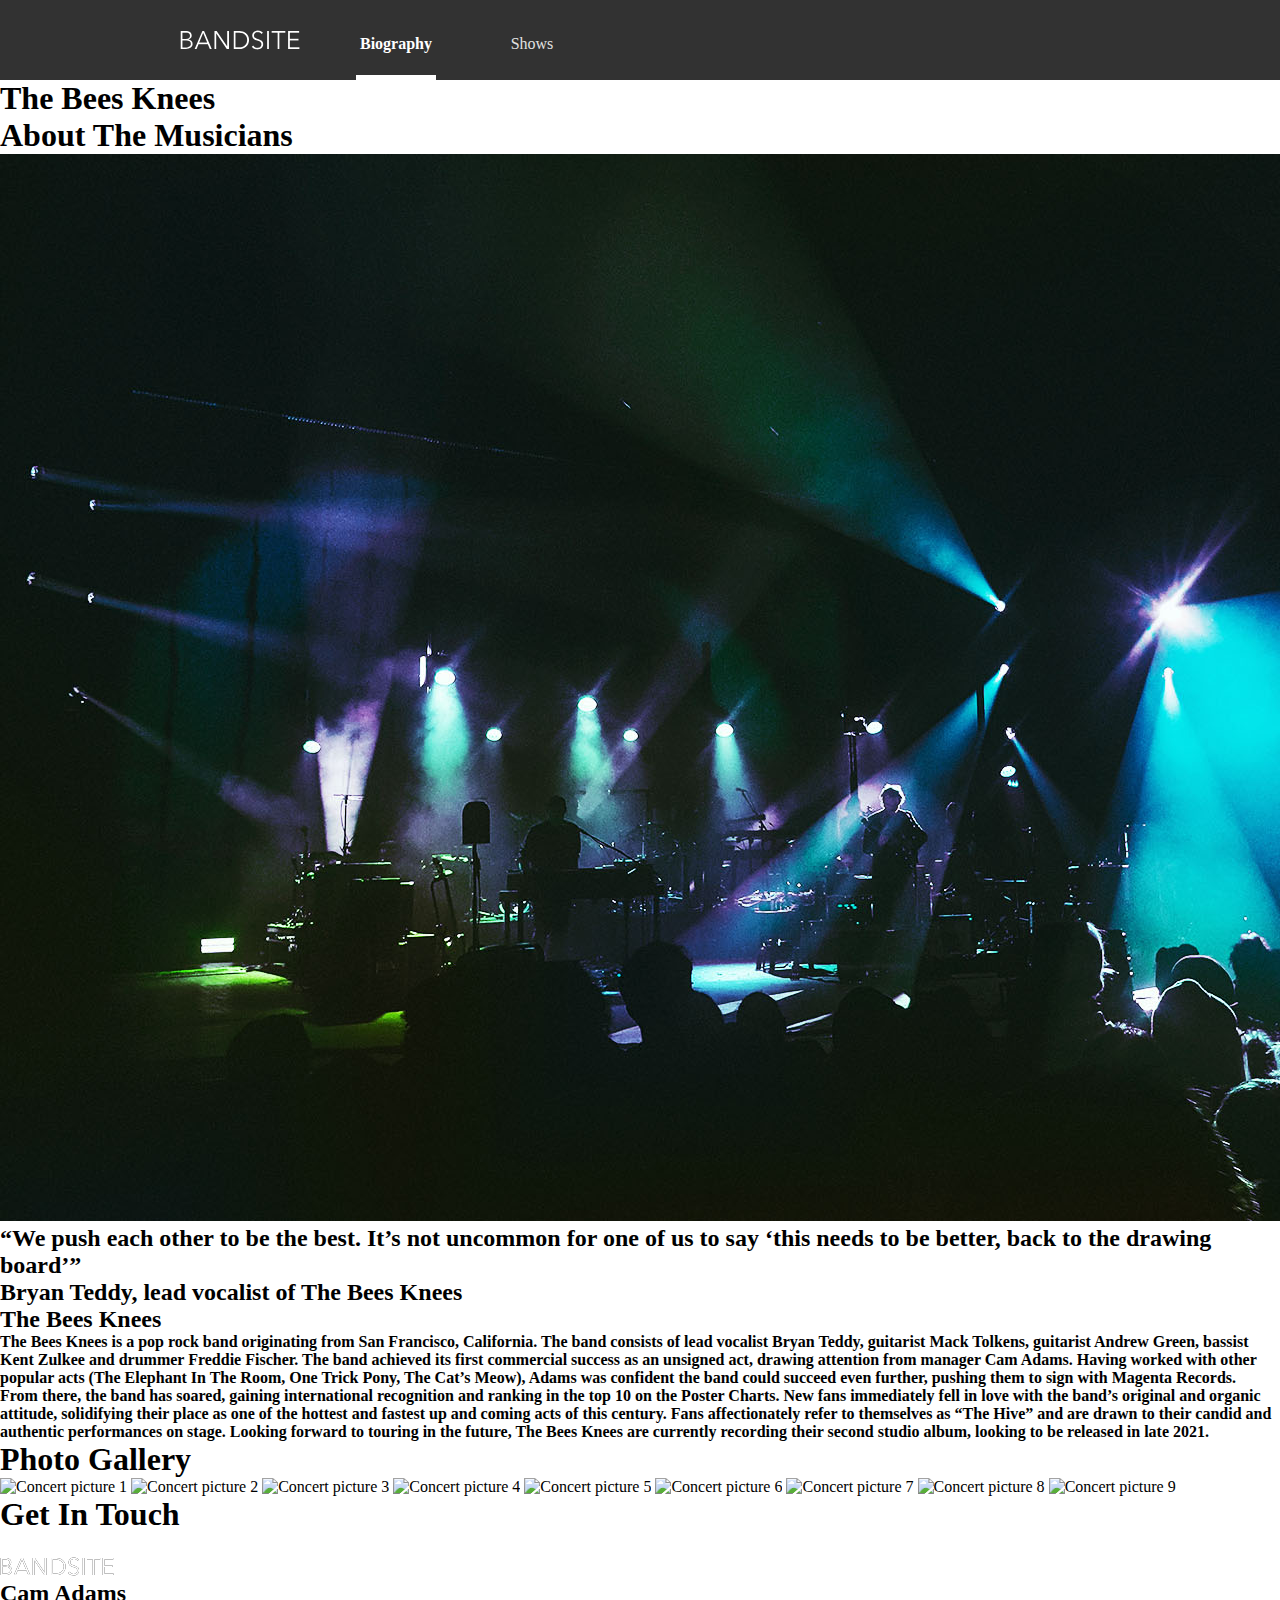
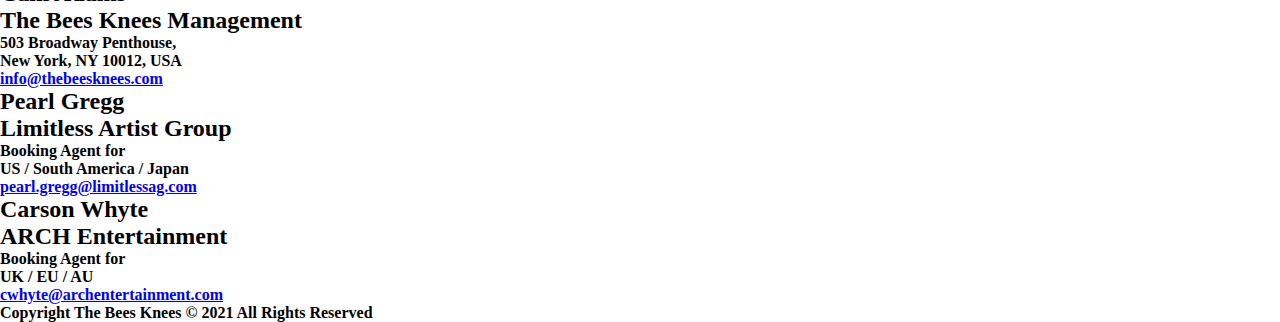
==== Yana-Mayzenger-BandSite/index.html @ 80d82866 "HTML+folders+completed Navbar" ====
<!DOCTYPE html>
<html lang="en">
  <head>
    <meta charset="UTF-8" />
    <meta name="viewport" content="width=device-width, initial-scale=1" />
    <link rel="stylesheet" href="./Styles/bio.css" />
    <title>Bandsite</title>
  </head>
  <body>
    <!-- navbar-section -->
    <header class="header">
      <nav class="header__nav">
        <a href="index.html" class="header__nav-logo-container">
          <img
            class="header__nav-image"
            src="./Assets/Logo/Logo-bandsite.svg"
            alt="band logo"
          />
        </a>
        <ul class="header__nav-menu">
          <li class="header__nav-menu-item">
            <a
              class="header__nav-menu-item-link"
              id="active"
              href="./index.html"
              >Biography</a
            >
          </li>
          <li class="header__nav-menu-item">
            <a class="header__nav-menu-item-link">Shows</a>
          </li>
        </ul>
      </nav>
    </header>
    <!-- hero-section -->
    <section class="hero">
      <div class="hero__opacity">
        <h1 class="hero__title">The Bees Knees</h1>
      </div>
    </section>
    <!-- about-section -->
    <article class="about">
      <section class="about__intro">
        <h1 class="about__intro-title">About The Musicians</h1>
        <img
          class="about__intro-image"
          src="./Assets/Images/band.jpg"
          alt="band concert"
        />
        <h2 class="about__intro-quote">
          “We push each other to be the best. It’s not uncommon for one of us to
          say ‘this needs to be better, back to the drawing board’”
        </h2>
        <h2 class="about__intro-quote-person">
          Bryan Teddy, lead vocalist of The Bees Knees
        </h2>
      </section>
      <section class="about__bio">
        <h2 class="about__bio-names">The Bees Knees</h2>
        <div class="about__bio-container-main">
          <h4 class="about__bio-main">
            The Bees Knees is a pop rock band originating from San Francisco,
            California. The band consists of lead vocalist Bryan Teddy,
            guitarist Mack Tolkens, guitarist Andrew Green, bassist Kent Zulkee
            and drummer Freddie Fischer. The band achieved its first commercial
            success as an unsigned act, drawing attention from manager Cam
            Adams. Having worked with other popular acts (The Elephant In The
            Room, One Trick Pony, The Cat’s Meow), Adams was confident the band
            could succeed even further, pushing them to sign with Magenta
            Records.
          </h4>
          <h4 class="about__bio-main" id="main-bot">
            From there, the band has soared, gaining international recognition
            and ranking in the top 10 on the Poster Charts. New fans immediately
            fell in love with the band’s original and organic attitude,
            solidifying their place as one of the hottest and fastest up and
            coming acts of this century. Fans affectionately refer to themselves
            as “The Hive” and are drawn to their candid and authentic
            performances on stage. Looking forward to touring in the future, The
            Bees Knees are currently recording their second studio album,
            looking to be released in late 2021.
          </h4>
        </div>
      </section>
    </article>
    <!-- gallery-section -->
    <section class="gallery">
      <h1 class="gallery__title">Photo Gallery</h1>
      <div class="gallery__images">
        <img
          class="gallery__images-item"
          src="./assets/Images/Photo-gallery-1.jpg"
          alt="Concert picture 1"
        />
        <img
          class="gallery__images-item"
          src="./assets/Images/Photo-gallery-2.jpg"
          alt="Concert picture 2"
        />
        <img
          class="gallery__images-item"
          src="./assets/Images/Photo-gallery-3.jpg"
          alt="Concert picture 3"
        />
        <img
          class="gallery__images-item"
          src="./assets/Images/Photo-gallery-4.jpg"
          alt="Concert picture 4"
        />
        <img
          class="gallery__images-item"
          src="./assets/Images/Photo-gallery-5.jpg"
          alt="Concert picture 5"
        />
        <img
          class="gallery__images-item"
          src="./assets/Images/Photo-gallery-6.jpg"
          alt="Concert picture 6"
        />
        <img
          class="gallery__images-item"
          src="./assets/Images/Photo-gallery-7.jpg"
          alt="Concert picture 7"
        />
        <img
          class="gallery__images-item"
          src="./assets/Images/Photo-gallery-8.jpg"
          alt="Concert picture 8"
        />
        <img
          class="gallery__images-item"
          src="./assets/Images/Photo-gallery-9.jpg"
          alt="Concert picture 9"
        />
      </div>
    </section>
    <!-- footer-section -->
    <footer class="footer">
        <div class="footer__main">
            <h1 class="footer__title">Get In Touch</h1>
            <div class="footer__social">
                <a class="footer__social-link" href="https://www.instagram.com"><img src="./Assets/Icons/SVG/Icon-instagram.svg" alt="Instagram"></a>
                <a class="footer__social-link" href="https://www.facebook.com"><img src="./Assets/Icons/SVG/Icon-facebook.svg" alt="Facebook"></a>
                <a class="footer__social-link" href="https://www.twitter.com"><img src="./Assets/Icons/SVG/Icon-twitter.svg" alt="Twitter"></a>
            </div>
            <a href="./index.html"><img class="footer__logo" src="./Assets/Logo/Logo-bandsite.svg" alt="Bandsite Logo"></a>
        </div>
        <section class="footer__contact-container">
            <div class="footer__contact">
                <h2 class="footer__contact-name">Cam Adams</br>The Bees Knees Management</h2>
                <h4 class="footer__contact-location">503 Broadway Penthouse,</br>New York, NY 10012, USA</h4>
                <a class="footer__contact-link" href="mailto:info@thebeesknees.com"><h4 class="footer__contact-link">info@thebeesknees.com</h4></a>
            </div>
            <div class="footer__contact">
                <h2 class="footer__contact-name">Pearl Gregg</br>Limitless Artist Group</h2>
                <h4 class="footer__contact-location">Booking Agent for</br>US / South America / Japan</h4>
                <a class="footer__contact-link" href="mailto:pearl.gregg@limitlessag.com"><h4 class="footer__contact-link">pearl.gregg@limitlessag.com</h4></a>
            </div>
            <div class="footer__contact">
                <h2 class="footer__contact-name">Carson Whyte</br>ARCH Entertainment </h2>
                <h4 class="footer__contact-location">Booking Agent for</br>UK / EU / AU</h4>
                <a class="footer__contact-link" href="mailto:cwhyte@archentertainment.com"><h4 class="footer__contact-link">cwhyte@archentertainment.com</h4></a>
            </div>
        </section>
        <h4 class="footer__copyright">Copyright The Bees Knees © 2021 All Rights Reserved</h4>
    </footer>
  </body>
</html>
---- Yana-Mayzenger-BandSite/Styles/bio.css ----
* {
  margin: 0;
  padding: 0;
}

html,
body {
  box-sizing: border-box;
  margin: 0;
  padding: 0;
}

/* media query for mobile*/
/* media query for tablet*/
/* media query desktops*/
@font-face {
  font-family: avenir-regular;
  src: url("../../Assets/Font/AvenirNextLTPro-Regular.otf");
}
@font-face {
  font-family: avenir-bold;
  src: url("../../Assets/Font/AvenirNextLTPro-Bold.otf");
}
@font-face {
  font-family: avenir-demi;
  src: url("../../Assets/Font/AvenirNextLTPro-Demi.otf");
}
.header__nav {
  font-family: "avenir-regular";
  display: flex;
  flex-direction: column;
  justify-content: center;
  align-items: center;
  width: 100%;
  height: 80px;
  background-color: #323232;
  color: #afafaf;
}
.header__nav-logo-container {
  margin-top: 1rem;
  display: flex;
  justify-content: center;
}
.header__nav-image {
  width: 7.5rem;
  margin-bottom: 0.5rem;
  max-width: 120px;
  max-height: 20px;
}
.header__nav-menu {
  display: flex;
  flex-direction: row;
  justify-content: space-around;
  list-style: none;
  margin-top: 0.5rem;
  width: 100%;
}
.header__nav-menu-item {
  width: 50vw;
  text-align: center;
  position: relative;
}
.header__nav-menu-item-link {
  text-decoration: none;
  display: block;
  padding-bottom: 0.44rem;
  color: #e1e1e1;
}
.header__nav-menu-item-link:hover {
  color: #ffffff;
}
.header__nav-menu-item-link:hover::before {
  content: "";
  position: absolute;
  width: 100%;
  border-bottom: 0.4125rem solid #ffffff;
  bottom: 0;
  left: 0;
}
.header__nav-menu-item #active {
  font-weight: bold;
  color: #ffffff;
  border-bottom: 0.4125rem solid #ffffff;
}

@media only screen and (min-width: 768px) {
  .header__nav {
    flex-direction: row;
  }
  .header__nav-logo-container {
    margin-top: 0;
  }
  .header__nav-image {
    width: 7.5rem;
    margin-bottom: 0rem;
    margin-left: 1.5rem;
  }
  .header__nav-menu {
    justify-content: left;
    align-items: center;
    margin-top: 0;
    height: 5rem;
  }
  .header__nav-menu-item {
    display: flex;
    align-items: center;
    text-align: center;
    width: 5rem;
    height: 5rem;
    margin-left: 3.5rem;
    border-bottom: unset;
  }
  .header__nav-menu-item-link {
    display: block;
    width: 5rem;
    margin-top: 0.7125rem;
    padding-bottom: 1.4rem;
    padding-top: 1.5rem;
    border-bottom: 0.4125rem solid transparent;
  }
}
@media only screen and (min-width: 1280px) {
  .header__nav-logo-container {
    margin-top: 0;
  }
  .header__nav-image {
    width: 7.5rem;
    margin-bottom: 0rem;
    margin-left: 11.25rem;
    margin-right: 1.75rem;
  }
  .header__nav-menu {
    justify-content: left;
    margin-top: 0;
  }
  .header__nav-menu-item {
    margin-left: 1.75rem;
    margin-right: 1.75rem;
    border-bottom: unset;
  }
  .header__nav-menu-item-link {
    border-bottom: 0.4125rem solid transparent;
  }
}
/* media query for mobile*/
/* media query for tablet*/
/* media query desktops*//*# sourceMappingURL=bio.css.map */
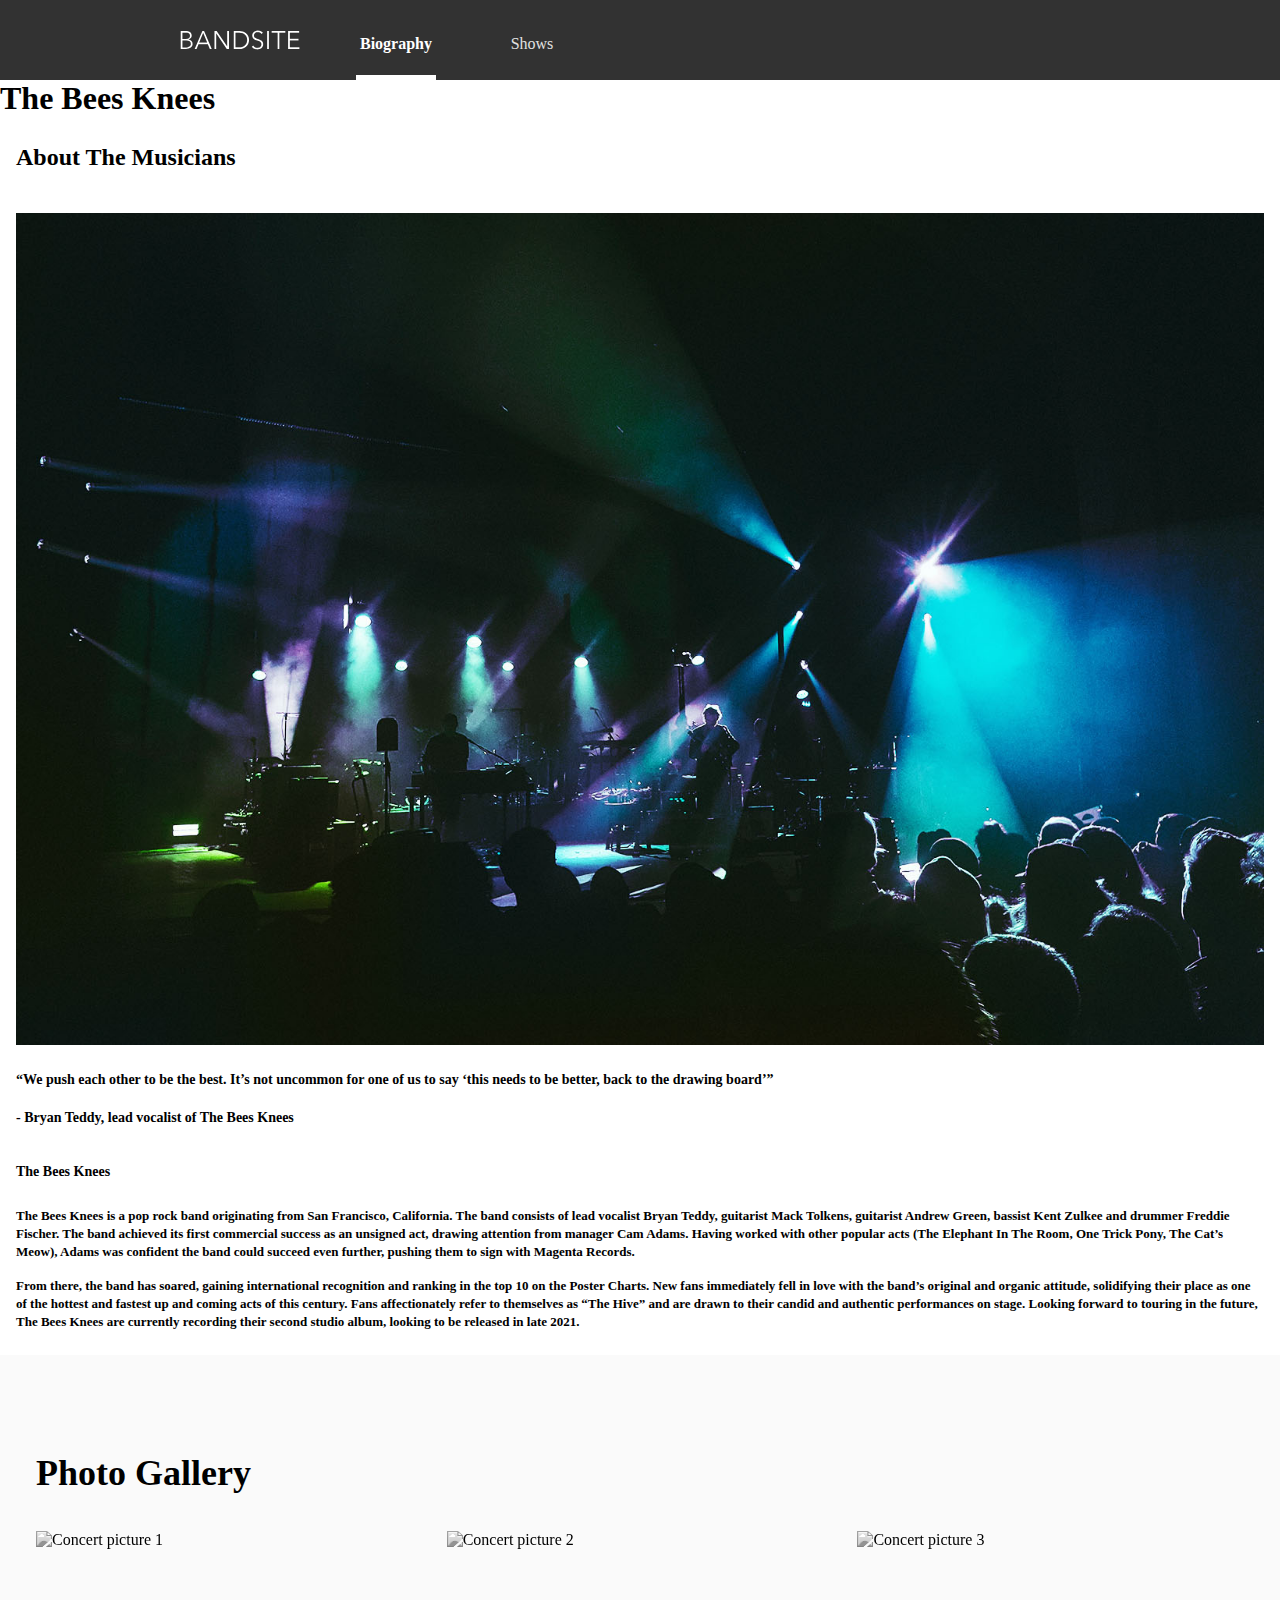
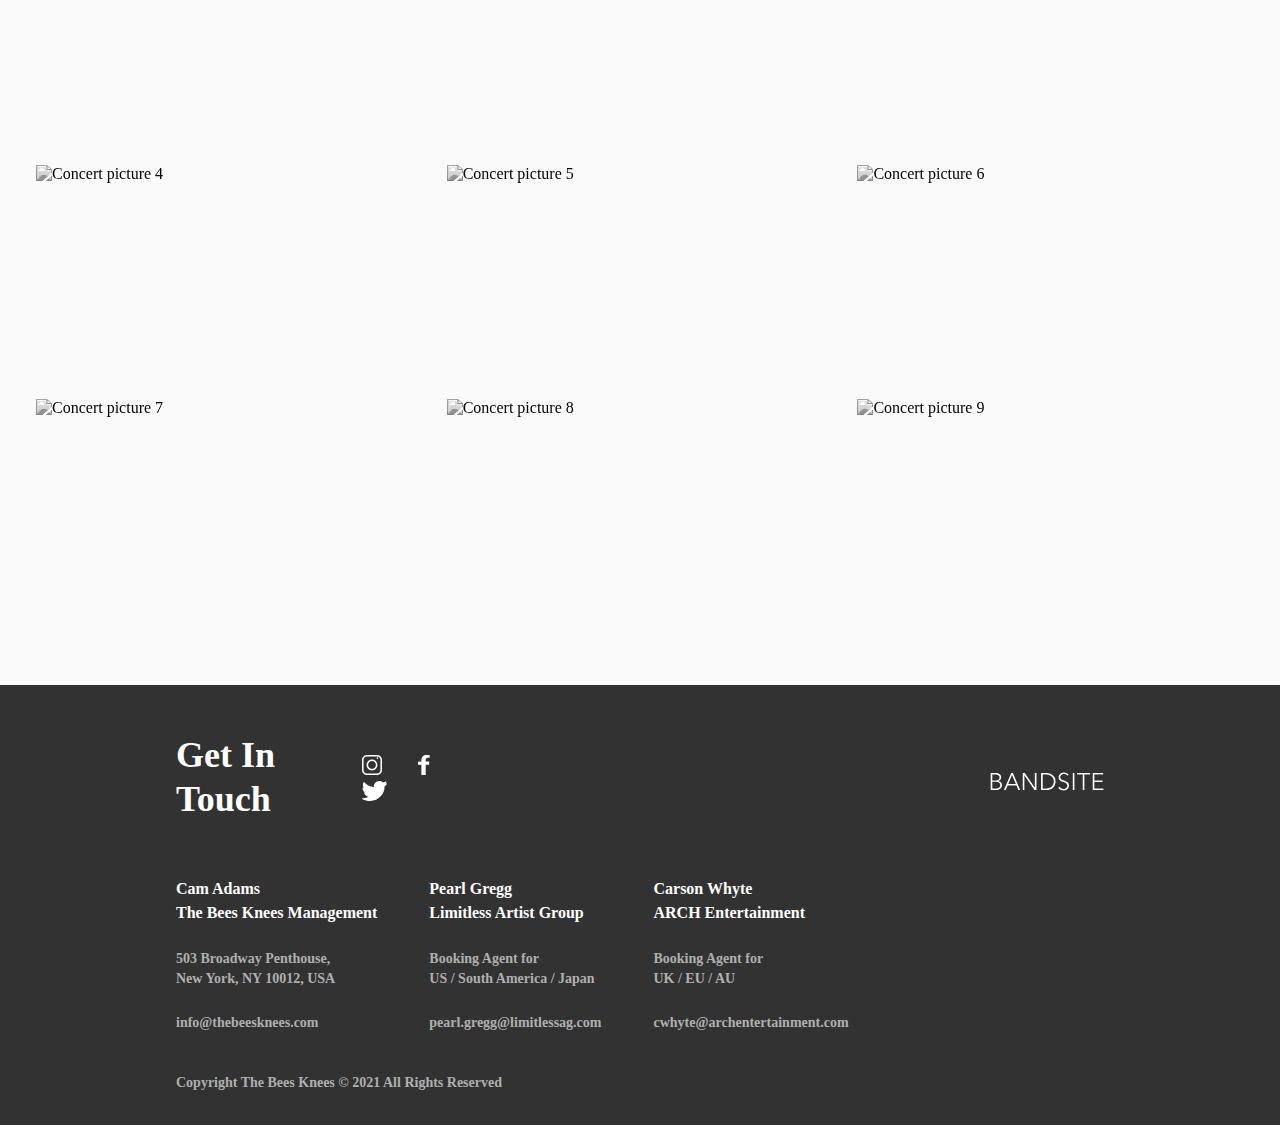
==== commit d7e0bcf9: "Updated Gallery+ about+html" ====
--- a/Yana-Mayzenger-BandSite/index.html
+++ b/Yana-Mayzenger-BandSite/index.html
@@ -52,13 +52,13 @@
           say ‘this needs to be better, back to the drawing board’”
         </h2>
         <h2 class="about__intro-quote-person">
-          Bryan Teddy, lead vocalist of The Bees Knees
+          - Bryan Teddy, lead vocalist of The Bees Knees
         </h2>
       </section>
       <section class="about__bio">
-        <h2 class="about__bio-names">The Bees Knees</h2>
-        <div class="about__bio-container-main">
-          <h4 class="about__bio-main">
+        <h2 class="about__bio-name">The Bees Knees</h2>
+        <div class="about__bio-container">
+          <h4 class="about__bio-container--one">
             The Bees Knees is a pop rock band originating from San Francisco,
             California. The band consists of lead vocalist Bryan Teddy,
             guitarist Mack Tolkens, guitarist Andrew Green, bassist Kent Zulkee
@@ -69,7 +69,7 @@
             could succeed even further, pushing them to sign with Magenta
             Records.
           </h4>
-          <h4 class="about__bio-main" id="main-bot">
+          <h4 class="about__bio-container--two">
             From there, the band has soared, gaining international recognition
             and ranking in the top 10 on the Poster Charts. New fans immediately
             fell in love with the band’s original and organic attitude,
--- a/Yana-Mayzenger-BandSite/Styles/bio.css
+++ b/Yana-Mayzenger-BandSite/Styles/bio.css
@@ -8,6 +8,67 @@
   box-sizing: border-box;
   margin: 0;
   padding: 0;
+}
+
+.about {
+  margin: 0 1rem;
+}
+.about__intro {
+  display: flex;
+  flex-direction: column;
+  align-items: flex-start;
+}
+.about__intro-title {
+  font-family: "avenir-bold";
+  font-size: 1.5rem;
+  font-weight: 700;
+  line-height: 2rem;
+  margin-top: 1.5rem;
+  margin-bottom: 1rem;
+}
+.about__intro-image {
+  height: 100%;
+  width: 100%;
+  margin: 1.5rem 0;
+  -o-object-fit: cover;
+     object-fit: cover;
+}
+.about__intro-quote {
+  font-family: "avenir-demi";
+  font-size: 0.875rem;
+  line-height: 1.375rem;
+  padding-bottom: 1rem;
+  font-weight: 600;
+}
+.about__intro-quote-person {
+  padding-bottom: 2rem;
+  font-family: "avenir-demi";
+  font-size: 0.875rem;
+  line-height: 1.375rem;
+  font-weight: 600;
+}
+.about__bio {
+  display: flex;
+  flex-direction: column;
+  align-items: flex-start;
+}
+.about__bio-name {
+  font-family: "avenir-bold";
+  font-size: 0.875rem;
+  line-height: 1.375rem;
+  margin: 0 0 1.5rem 0;
+}
+.about__bio-container--one {
+  font-family: avenir-regular;
+  font-size: 0.8125rem;
+  line-height: 1.125rem;
+  margin: 0 0 1rem 0;
+}
+.about__bio-container--two {
+  font-family: avenir-regular;
+  font-size: 0.8125rem;
+  line-height: 1.125rem;
+  margin: 0 0 1.5rem 0;
 }
 
 /* media query for mobile*/
@@ -16,14 +77,112 @@
 @font-face {
   font-family: avenir-regular;
   src: url("../../Assets/Font/AvenirNextLTPro-Regular.otf");
+  font-weight: 400;
+}
+@font-face {
+  font-family: avenir-demi;
+  src: url("../../Assets/Font/AvenirNextLTPro-Demi.otf");
+  font-weight: 600;
 }
 @font-face {
   font-family: avenir-bold;
   src: url("../../Assets/Font/AvenirNextLTPro-Bold.otf");
-}
-@font-face {
-  font-family: avenir-demi;
-  src: url("../../Assets/Font/AvenirNextLTPro-Demi.otf");
+  font-weight: 700;
+}
+.footer {
+  background-color: #323232;
+  color: #ffffff;
+  padding: 0 1rem;
+  font-family: "avenir-regular";
+  font-size: 0.8125rem;
+  line-height: 1.125rem;
+}
+.footer__title {
+  font-family: "avenir-bold";
+  font-size: 1.5rem;
+  line-height: 2rem;
+  padding: 2rem 0 1.5rem 0;
+}
+.footer__social {
+  padding-bottom: 2rem;
+}
+.footer__social-link {
+  margin-right: 1.6rem;
+}
+.footer__logo {
+  display: none;
+}
+.footer__contact-name {
+  font-size: 0.875rem;
+  line-height: 1.375rem;
+  padding-bottom: 1.25rem;
+}
+.footer__contact-location, .footer__contact-link {
+  color: #afafaf;
+  text-decoration: none;
+  margin-bottom: 1.25rem;
+}
+.footer__copyright {
+  color: #afafaf;
+  padding-bottom: 2rem;
+}
+
+@media only screen and (min-width: 768px) {
+  .footer {
+    padding: 0 1.5rem;
+    font-size: 0.875rem;
+    line-height: 1.25rem;
+  }
+  .footer__main {
+    display: flex;
+    justify-content: space-between;
+    align-items: center;
+  }
+  .footer__title {
+    font-size: 2.25rem;
+    line-height: 2.75rem;
+    padding: 3rem 0 3.5rem 0;
+  }
+  .footer__social {
+    padding: 0 8rem 0 0;
+  }
+  .footer__social-link {
+    margin-right: 2rem;
+  }
+  .footer__logo {
+    display: inherit;
+    max-width: 120px;
+    max-height: 20px;
+  }
+  .footer__contact {
+    padding-right: 1.875rem;
+  }
+  .footer__contact-name {
+    font-size: 1rem;
+    line-height: 1.5rem;
+    padding-bottom: 1.5rem;
+  }
+  .footer__contact-container {
+    display: flex;
+    justify-content: left;
+  }
+  .footer__contact-location {
+    padding-bottom: 0.25rem;
+  }
+  .footer__contact-link {
+    margin-bottom: 2.5rem;
+  }
+}
+@media only screen and (min-width: 1280px) {
+  .footer {
+    padding: 0 11rem;
+  }
+  .footer__social {
+    padding-right: 30rem;
+  }
+  .footer__contact {
+    padding-right: 3.25rem;
+  }
 }
 .header__nav {
   font-family: "avenir-regular";
@@ -142,6 +301,77 @@
     border-bottom: 0.4125rem solid transparent;
   }
 }
+.gallery {
+  background-color: #fafafa;
+  padding: 1.5rem 1rem 1rem;
+}
+.gallery__title {
+  font-family: "avenir-bold";
+  font-size: 1.5rem;
+  line-height: 2rem;
+  margin: 0;
+}
+.gallery__images {
+  display: flex;
+  flex-direction: column;
+  padding-bottom: 1rem;
+}
+.gallery__images-item {
+  height: 50.625vw;
+  width: 100%;
+  padding: 0.5rem 0;
+  filter: grayscale(1);
+}
+.gallery__images-item:hover {
+  filter: none;
+}
+@media only screen and (min-width: 768px) {
+  .gallery {
+    padding: 3rem 2.25rem 2.25rem;
+  }
+  .gallery__title {
+    font-family: avenir-bold;
+    font-size: 2.25rem;
+    line-height: 2.75rem;
+    padding-top: 3rem;
+    padding-bottom: 2.25rem;
+  }
+  .gallery__images {
+    flex-direction: row;
+    flex-wrap: wrap;
+    justify-content: space-between;
+    align-items: center;
+  }
+  .gallery__images-item {
+    height: 16.40625vw;
+    width: calc(33% - 12px);
+    padding: 0 0 1.5rem 0;
+  }
+}
+@media only screen and (min-width: 1280px) {
+  .gallery {
+    padding: 3rem 2.25rem 2.25rem;
+  }
+  .gallery__title {
+    font-family: avenir-bold;
+    font-size: 2.25rem;
+    line-height: 2.75rem;
+    padding-top: 3rem;
+    padding-bottom: 2.25rem;
+  }
+  .gallery__images {
+    flex-direction: row;
+    flex-wrap: wrap;
+    justify-content: space-between;
+    align-items: center;
+  }
+  .gallery__images-item {
+    height: 16.40625vw;
+    width: calc(33% - 12px);
+    padding: 0 0 1.5rem 0;
+  }
+}
+
 /* media query for mobile*/
 /* media query for tablet*/
 /* media query desktops*//*# sourceMappingURL=bio.css.map */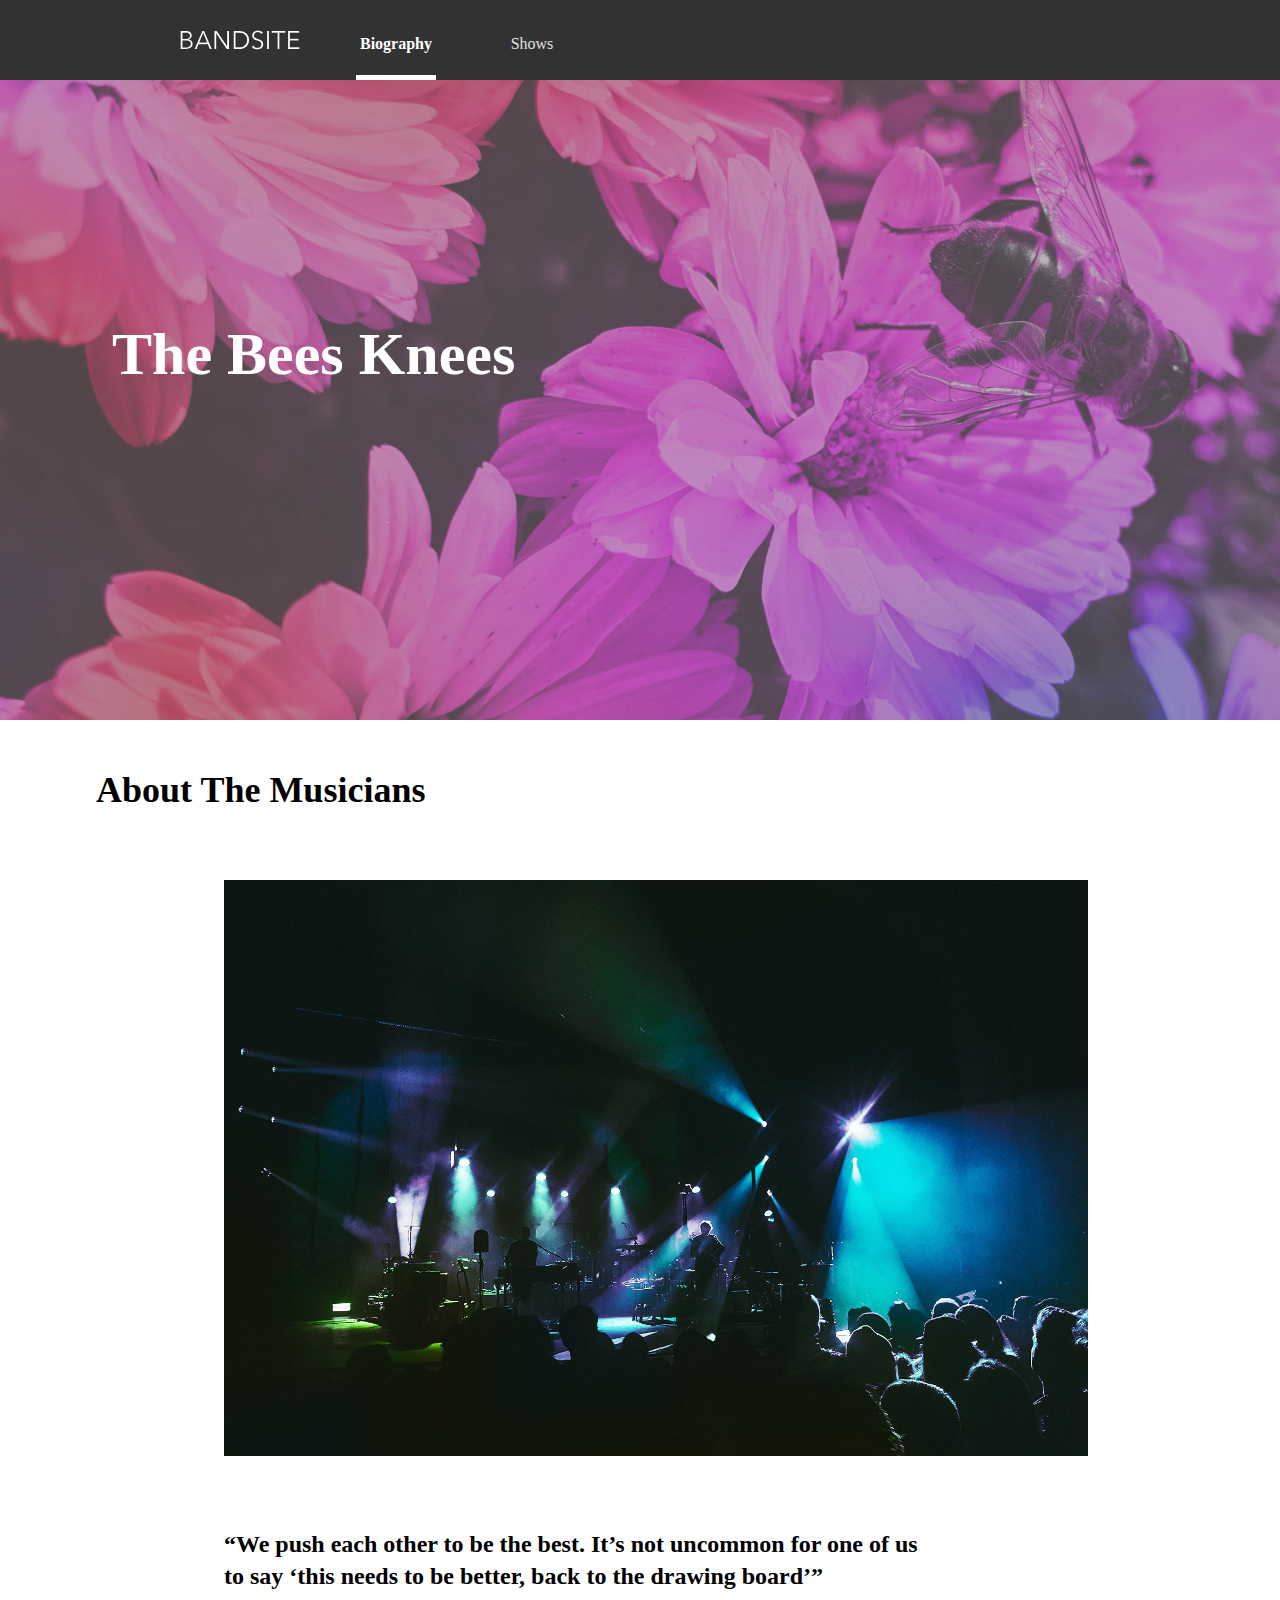
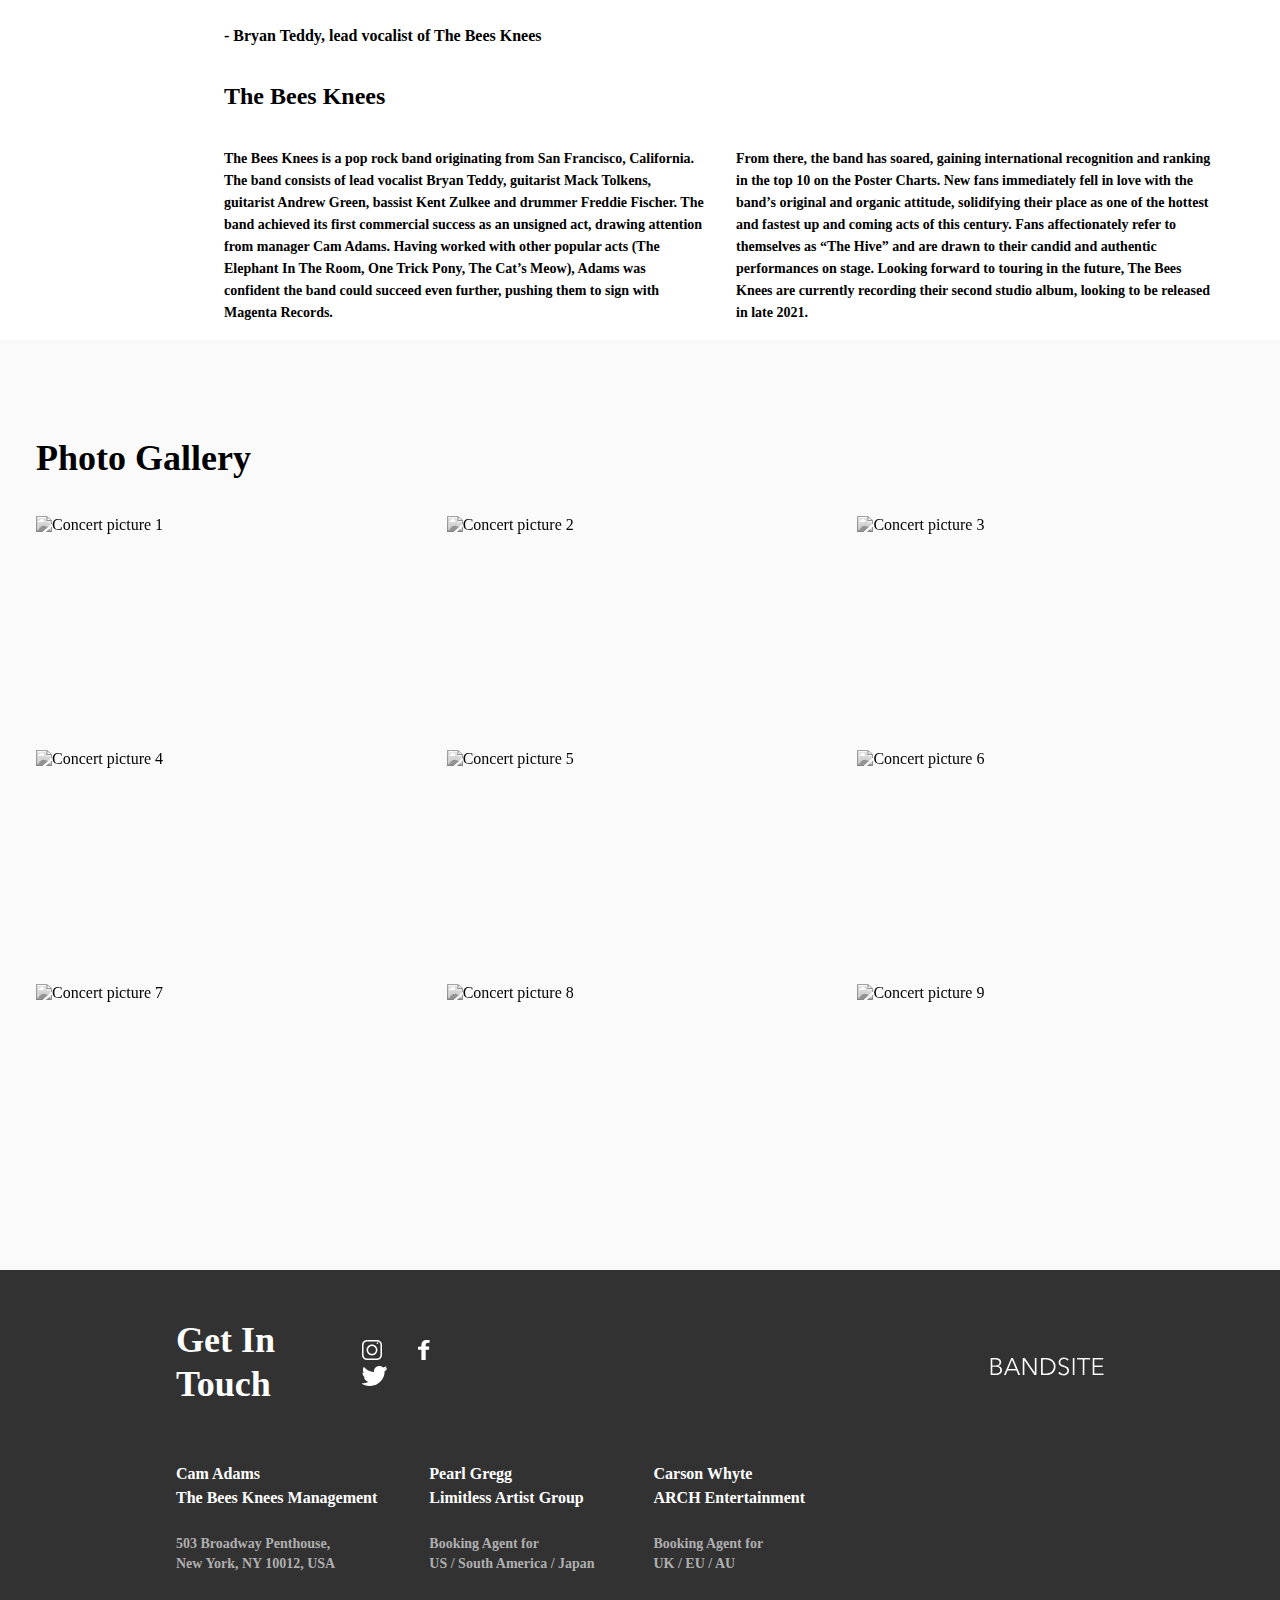
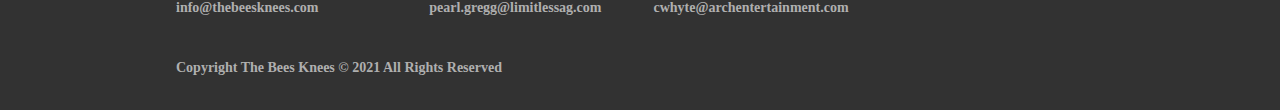
==== commit c436f77d: "Hero section" ====
--- a/Yana-Mayzenger-BandSite/index.html
+++ b/Yana-Mayzenger-BandSite/index.html
@@ -35,7 +35,8 @@
     <!-- hero-section -->
     <section class="hero">
       <div class="hero__opacity">
-        <h1 class="hero__title">The Bees Knees</h1>
+        <img class="hero_background" src="../Yana-Mayzenger-BandSite/Assets/Images/hero-bio.jpg" alt="hero image">
+        <div><h1 class="hero__title">The Bees Knees</h1></div>
       </div>
     </section>
     <!-- about-section -->
--- a/Yana-Mayzenger-BandSite/Styles/bio.css
+++ b/Yana-Mayzenger-BandSite/Styles/bio.css
@@ -1,3 +1,18 @@
+@font-face {
+  font-family: avenir;
+  src: url("../../Assets/Font/AvenirNextLTPro-Regular.otf");
+  font-weight: 400;
+}
+@font-face {
+  font-family: avenir;
+  src: url("../../Assets/Font/AvenirNextLTPro-Demi.otf");
+  font-weight: 600;
+}
+@font-face {
+  font-family: avenir;
+  src: url("../../Assets/Font/AvenirNextLTPro-Bold.otf");
+  font-weight: 700;
+}
 * {
   margin: 0;
   padding: 0;
@@ -10,182 +25,14 @@
   padding: 0;
 }
 
-.about {
-  margin: 0 1rem;
-}
-.about__intro {
-  display: flex;
-  flex-direction: column;
-  align-items: flex-start;
-}
-.about__intro-title {
-  font-family: "avenir-bold";
-  font-size: 1.5rem;
-  font-weight: 700;
-  line-height: 2rem;
-  margin-top: 1.5rem;
-  margin-bottom: 1rem;
-}
-.about__intro-image {
-  height: 100%;
-  width: 100%;
-  margin: 1.5rem 0;
-  -o-object-fit: cover;
-     object-fit: cover;
-}
-.about__intro-quote {
-  font-family: "avenir-demi";
-  font-size: 0.875rem;
-  line-height: 1.375rem;
-  padding-bottom: 1rem;
-  font-weight: 600;
-}
-.about__intro-quote-person {
-  padding-bottom: 2rem;
-  font-family: "avenir-demi";
-  font-size: 0.875rem;
-  line-height: 1.375rem;
-  font-weight: 600;
-}
-.about__bio {
-  display: flex;
-  flex-direction: column;
-  align-items: flex-start;
-}
-.about__bio-name {
-  font-family: "avenir-bold";
-  font-size: 0.875rem;
-  line-height: 1.375rem;
-  margin: 0 0 1.5rem 0;
-}
-.about__bio-container--one {
-  font-family: avenir-regular;
-  font-size: 0.8125rem;
-  line-height: 1.125rem;
-  margin: 0 0 1rem 0;
-}
-.about__bio-container--two {
-  font-family: avenir-regular;
-  font-size: 0.8125rem;
-  line-height: 1.125rem;
-  margin: 0 0 1.5rem 0;
-}
-
 /* media query for mobile*/
 /* media query for tablet*/
 /* media query desktops*/
-@font-face {
-  font-family: avenir-regular;
-  src: url("../../Assets/Font/AvenirNextLTPro-Regular.otf");
-  font-weight: 400;
-}
-@font-face {
-  font-family: avenir-demi;
-  src: url("../../Assets/Font/AvenirNextLTPro-Demi.otf");
-  font-weight: 600;
-}
-@font-face {
-  font-family: avenir-bold;
-  src: url("../../Assets/Font/AvenirNextLTPro-Bold.otf");
-  font-weight: 700;
-}
-.footer {
-  background-color: #323232;
-  color: #ffffff;
-  padding: 0 1rem;
-  font-family: "avenir-regular";
-  font-size: 0.8125rem;
-  line-height: 1.125rem;
-}
-.footer__title {
-  font-family: "avenir-bold";
-  font-size: 1.5rem;
-  line-height: 2rem;
-  padding: 2rem 0 1.5rem 0;
-}
-.footer__social {
-  padding-bottom: 2rem;
-}
-.footer__social-link {
-  margin-right: 1.6rem;
-}
-.footer__logo {
-  display: none;
-}
-.footer__contact-name {
-  font-size: 0.875rem;
-  line-height: 1.375rem;
-  padding-bottom: 1.25rem;
-}
-.footer__contact-location, .footer__contact-link {
-  color: #afafaf;
-  text-decoration: none;
-  margin-bottom: 1.25rem;
-}
-.footer__copyright {
-  color: #afafaf;
-  padding-bottom: 2rem;
-}
-
-@media only screen and (min-width: 768px) {
-  .footer {
-    padding: 0 1.5rem;
-    font-size: 0.875rem;
-    line-height: 1.25rem;
-  }
-  .footer__main {
-    display: flex;
-    justify-content: space-between;
-    align-items: center;
-  }
-  .footer__title {
-    font-size: 2.25rem;
-    line-height: 2.75rem;
-    padding: 3rem 0 3.5rem 0;
-  }
-  .footer__social {
-    padding: 0 8rem 0 0;
-  }
-  .footer__social-link {
-    margin-right: 2rem;
-  }
-  .footer__logo {
-    display: inherit;
-    max-width: 120px;
-    max-height: 20px;
-  }
-  .footer__contact {
-    padding-right: 1.875rem;
-  }
-  .footer__contact-name {
-    font-size: 1rem;
-    line-height: 1.5rem;
-    padding-bottom: 1.5rem;
-  }
-  .footer__contact-container {
-    display: flex;
-    justify-content: left;
-  }
-  .footer__contact-location {
-    padding-bottom: 0.25rem;
-  }
-  .footer__contact-link {
-    margin-bottom: 2.5rem;
-  }
-}
-@media only screen and (min-width: 1280px) {
-  .footer {
-    padding: 0 11rem;
-  }
-  .footer__social {
-    padding-right: 30rem;
-  }
-  .footer__contact {
-    padding-right: 3.25rem;
-  }
-}
+/* media query for mobile*/
+/* media query for tablet*/
+/* media query desktops*/
 .header__nav {
-  font-family: "avenir-regular";
+  font-family: avenir;
   display: flex;
   flex-direction: column;
   justify-content: center;
@@ -301,12 +148,223 @@
     border-bottom: 0.4125rem solid transparent;
   }
 }
+/* styles.scss */
+.hero {
+  height: 11.4375rem;
+  width: 100%;
+  background-position: center;
+  background-repeat: no-repeat;
+  background-size: cover;
+  display: flex;
+  justify-content: left;
+  align-content: center;
+  position: relative;
+}
+.hero_background {
+  position: absolute;
+  top: 0;
+  left: 0;
+  width: 100%;
+  height: 100%;
+  -o-object-fit: cover;
+     object-fit: cover;
+  opacity: 0.5;
+}
+.hero__title {
+  position: absolute;
+  font-family: avenir;
+  color: #ffffff;
+  font-size: 1.5rem;
+  width: 13rem;
+  line-height: 2rem;
+  padding: 4rem 0 0 3rem;
+}
+.hero::before {
+  content: "";
+  position: absolute;
+  top: 0;
+  left: 0;
+  width: 100%;
+  height: 100%;
+  background-color: rgba(0, 0, 0, 0.5);
+}
+@media only screen and (min-width: 768px) {
+  .hero {
+    height: 25rem;
+  }
+  .hero__title {
+    font-size: 3.75rem;
+    line-height: 4.25rem;
+    width: 32rem;
+    padding: 8rem 0 0 5rem;
+  }
+}
+@media only screen and (min-width: 1280px) {
+  .hero {
+    height: 40rem;
+  }
+  .hero__title {
+    padding: 15rem 0 0 7rem;
+  }
+}
+
+.about {
+  margin: 0 1rem;
+}
+.about__intro {
+  display: flex;
+  flex-direction: column;
+  align-items: flex-start;
+}
+.about__intro-title {
+  font-family: avenir;
+  font-size: 1.5rem;
+  font-weight: 700;
+  line-height: 2rem;
+  padding-top: 1.5rem;
+  padding-bottom: 1rem;
+}
+.about__intro-image {
+  height: 100%;
+  width: 100%;
+  margin: 1.5rem 0;
+  -o-object-fit: cover;
+     object-fit: cover;
+}
+.about__intro-quote {
+  font-family: avenir;
+  font-size: 0.875rem;
+  line-height: 1.375rem;
+  padding-bottom: 1rem;
+  font-weight: 600;
+}
+.about__intro-quote-person {
+  padding-bottom: 2rem;
+  font-family: avenir;
+  font-size: 0.875rem;
+  line-height: 1.375rem;
+  font-weight: 600;
+}
+.about__bio {
+  display: flex;
+  flex-direction: column;
+  align-items: flex-start;
+  justify-content: space-between;
+}
+.about__bio-name {
+  font-family: avenir;
+  font-size: 0.875rem;
+  line-height: 1.375rem;
+  margin: 0 0 1.5rem 0;
+}
+.about__bio-container--one {
+  font-family: avenir;
+  font-size: 0.8125rem;
+  line-height: 1.125rem;
+  margin: 0 0 1rem 0;
+}
+.about__bio-container--two {
+  font-family: avenir;
+  font-size: 0.8125rem;
+  line-height: 1.125rem;
+  margin: 0 0 1.5rem 0;
+}
+
+@media only screen and (min-width: 768px) {
+  .about {
+    margin: 0 1rem;
+  }
+  .about__intro-title {
+    font-size: 2.25rem;
+    line-height: 2.75rem;
+    margin: 1.5rem 10rem 1rem 5rem;
+  }
+  .about__intro-image {
+    height: 45.3125vw;
+    width: -moz-fit-content;
+    width: fit-content;
+    margin: 2.25rem 10rem 2.25rem 10rem;
+    -o-object-fit: cover;
+       object-fit: cover;
+  }
+  .about__intro-quote {
+    font-family: avenir;
+    font-size: 1.5rem;
+    line-height: 2rem;
+    margin: 2.25rem 7rem 2.25rem 10rem;
+    width: -moz-fit-content;
+    width: fit-content;
+  }
+  .about__intro-quote-person {
+    font-size: 1rem;
+    line-height: 1.5rem;
+    margin: 0 7rem 0 10rem;
+  }
+  .about__bio-name {
+    font-size: 1.5rem;
+    line-height: 2rem;
+    margin: 0 7rem 2.25rem 10rem;
+  }
+  .about__bio-container--one {
+    width: 20rem;
+    margin: 0 2.25rem 1rem 10rem;
+    display: flex;
+    float: left;
+    font-size: 0.875rem;
+    line-height: 1.375rem;
+  }
+  .about__bio-container--two {
+    float: right;
+    width: 20rem;
+    margin: 0 2.25rem 1rem 1rem;
+    font-size: 0.875rem;
+    line-height: 1.375rem;
+  }
+}
+@media only screen and (min-width: 1280px) {
+  .about {
+    margin: 0 1rem;
+  }
+  .about__intro-title {
+    font-size: 2.25rem;
+    line-height: 2.75rem;
+    margin: 1.5rem 10rem 1rem 5rem;
+  }
+  .about__intro-image {
+    height: 45vw;
+    margin-left: 13rem;
+  }
+  .about__intro-quote {
+    font-family: avenir;
+    font-size: 1.5rem;
+    line-height: 2rem;
+    margin: 2.25rem 21rem 1rem 13rem;
+  }
+  .about__intro-quote-person {
+    font-size: 1rem;
+    line-height: 1.5rem;
+    margin: 0 21rem 0 13rem;
+  }
+  .about__bio-name {
+    margin: 0 7rem 2.25rem 13rem;
+  }
+  .about__bio-container--one {
+    width: 30rem;
+    float: left;
+    margin: 0 1rem 1rem 13rem;
+  }
+  .about__bio-container--two {
+    width: 30rem;
+    float: right;
+    margin: 0 0 1rem 1rem;
+  }
+}
 .gallery {
   background-color: #fafafa;
   padding: 1.5rem 1rem 1rem;
 }
 .gallery__title {
-  font-family: "avenir-bold";
+  font-family: avenir;
   font-size: 1.5rem;
   line-height: 2rem;
   margin: 0;
@@ -330,7 +388,7 @@
     padding: 3rem 2.25rem 2.25rem;
   }
   .gallery__title {
-    font-family: avenir-bold;
+    font-family: avenir;
     font-size: 2.25rem;
     line-height: 2.75rem;
     padding-top: 3rem;
@@ -353,7 +411,7 @@
     padding: 3rem 2.25rem 2.25rem;
   }
   .gallery__title {
-    font-family: avenir-bold;
+    font-family: avenir;
     font-size: 2.25rem;
     line-height: 2.75rem;
     padding-top: 3rem;
@@ -372,6 +430,98 @@
   }
 }
 
-/* media query for mobile*/
-/* media query for tablet*/
-/* media query desktops*//*# sourceMappingURL=bio.css.map */+.footer {
+  background-color: #323232;
+  color: #ffffff;
+  padding: 0 1rem;
+  font-family: avenir;
+  font-size: 0.8125rem;
+  line-height: 1.125rem;
+}
+.footer__title {
+  font-family: avenir;
+  font-size: 1.5rem;
+  line-height: 2rem;
+  padding: 2rem 0 1.5rem 0;
+}
+.footer__social {
+  padding-bottom: 2rem;
+}
+.footer__social-link {
+  margin-right: 1.6rem;
+}
+.footer__logo {
+  display: none;
+}
+.footer__contact-name {
+  font-size: 0.875rem;
+  line-height: 1.375rem;
+  padding-bottom: 1.25rem;
+}
+.footer__contact-location, .footer__contact-link {
+  color: #afafaf;
+  text-decoration: none;
+  margin-bottom: 1.25rem;
+}
+.footer__copyright {
+  color: #afafaf;
+  padding-bottom: 2rem;
+}
+
+@media only screen and (min-width: 768px) {
+  .footer {
+    padding: 0 1.5rem;
+    font-size: 0.875rem;
+    line-height: 1.25rem;
+  }
+  .footer__main {
+    display: flex;
+    justify-content: space-between;
+    align-items: center;
+  }
+  .footer__title {
+    font-size: 2.25rem;
+    line-height: 2.75rem;
+    padding: 3rem 0 3.5rem 0;
+  }
+  .footer__social {
+    padding: 0 8rem 0 0;
+  }
+  .footer__social-link {
+    margin-right: 2rem;
+  }
+  .footer__logo {
+    display: inherit;
+    max-width: 120px;
+    max-height: 20px;
+  }
+  .footer__contact {
+    padding-right: 1.875rem;
+  }
+  .footer__contact-name {
+    font-size: 1rem;
+    line-height: 1.5rem;
+    padding-bottom: 1.5rem;
+  }
+  .footer__contact-container {
+    display: flex;
+    justify-content: left;
+  }
+  .footer__contact-location {
+    padding-bottom: 0.25rem;
+  }
+  .footer__contact-link {
+    margin-bottom: 2.5rem;
+  }
+}
+@media only screen and (min-width: 1280px) {
+  .footer {
+    padding: 0 11rem;
+  }
+  .footer__social {
+    padding-right: 30rem;
+  }
+  .footer__contact {
+    padding-right: 3.25rem;
+  }
+}/*# sourceMappingURL=bio.css.map */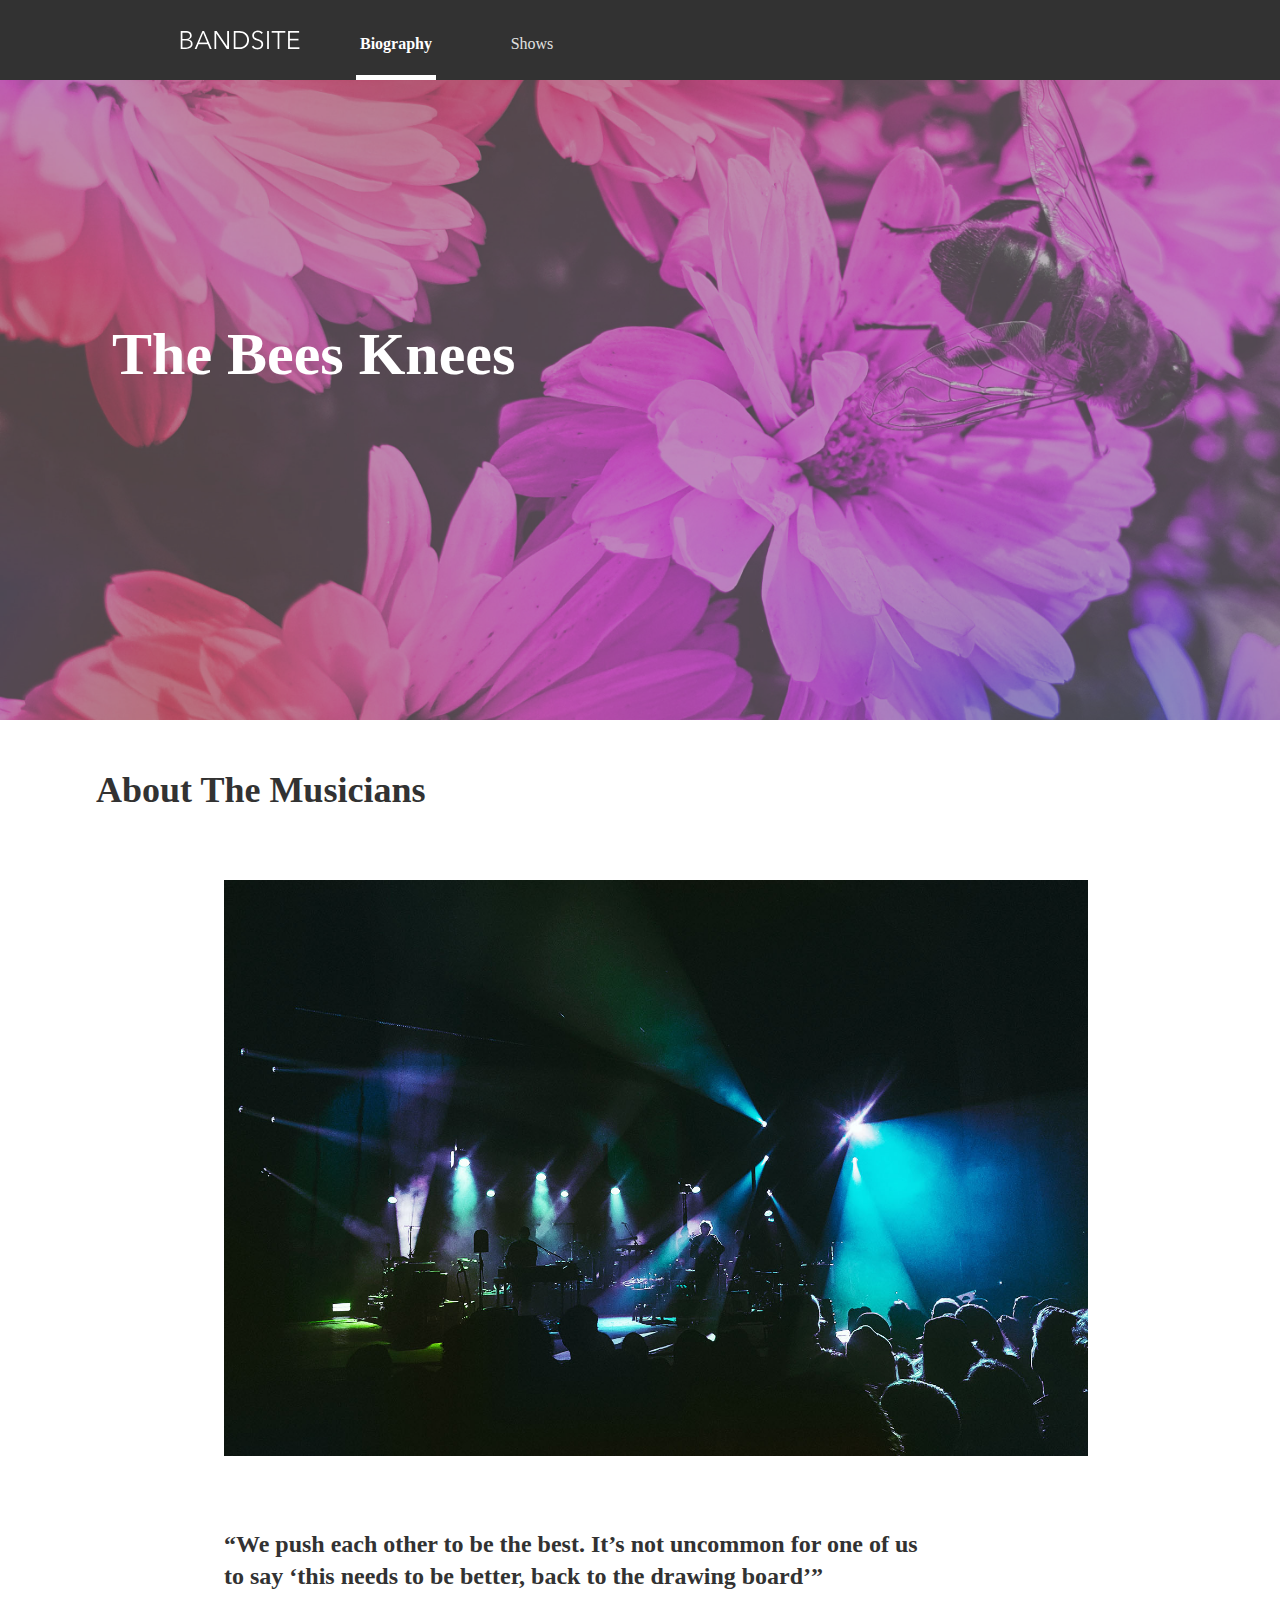
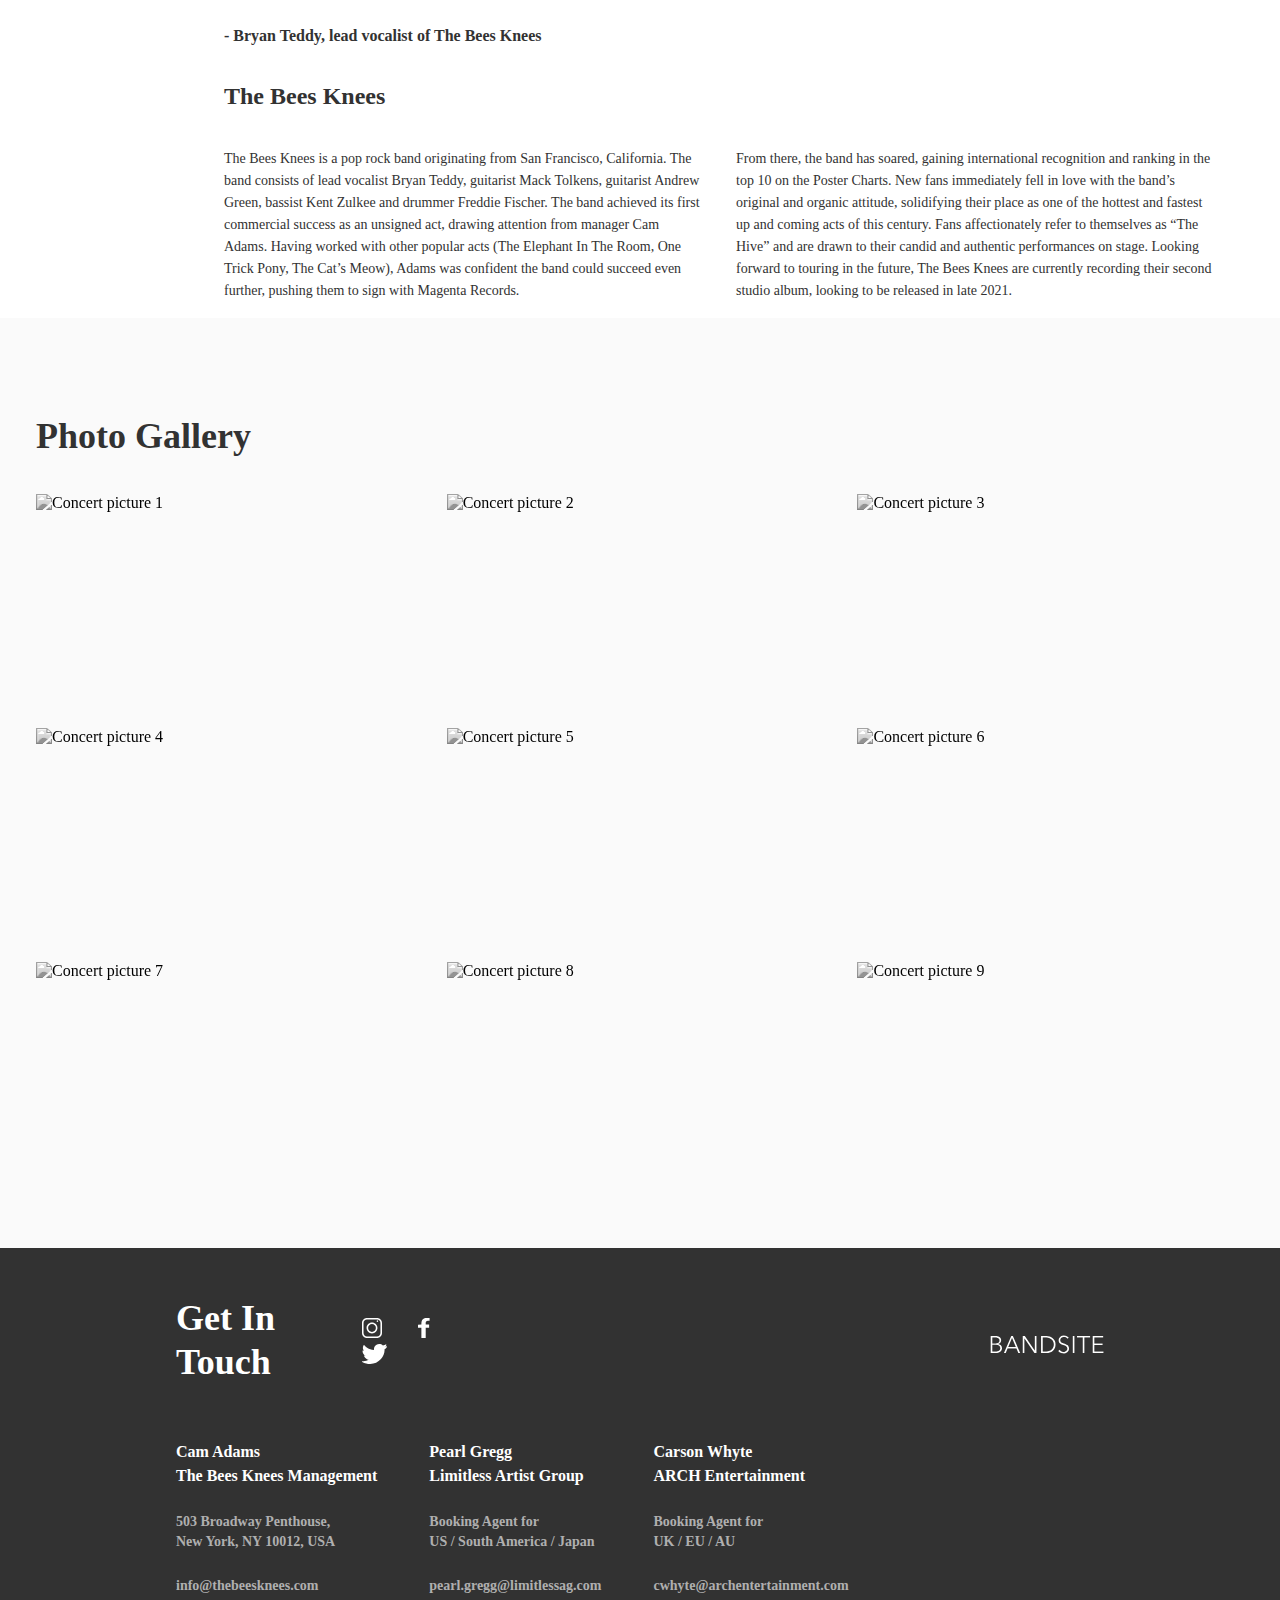
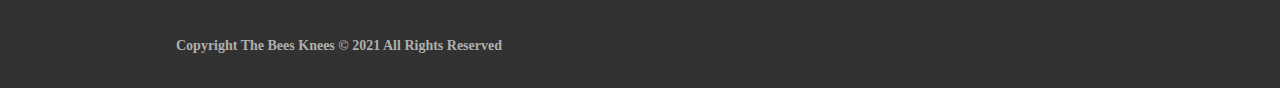
==== commit 1db4a587: "Fonts updates" ====
--- a/Yana-Mayzenger-BandSite/index.html
+++ b/Yana-Mayzenger-BandSite/index.html
@@ -35,7 +35,11 @@
     <!-- hero-section -->
     <section class="hero">
       <div class="hero__opacity">
-        <img class="hero_background" src="../Yana-Mayzenger-BandSite/Assets/Images/hero-bio.jpg" alt="hero image">
+        <img
+          class="hero__background"
+          src="../Yana-Mayzenger-BandSite/Assets/Images/hero-bio.jpg"
+          alt="hero image"
+        />
         <div><h1 class="hero__title">The Bees Knees</h1></div>
       </div>
     </section>
@@ -137,33 +141,33 @@
     </section>
     <!-- footer-section -->
     <footer class="footer">
-        <div class="footer__main">
-            <h1 class="footer__title">Get In Touch</h1>
-            <div class="footer__social">
-                <a class="footer__social-link" href="https://www.instagram.com"><img src="./Assets/Icons/SVG/Icon-instagram.svg" alt="Instagram"></a>
-                <a class="footer__social-link" href="https://www.facebook.com"><img src="./Assets/Icons/SVG/Icon-facebook.svg" alt="Facebook"></a>
-                <a class="footer__social-link" href="https://www.twitter.com"><img src="./Assets/Icons/SVG/Icon-twitter.svg" alt="Twitter"></a>
-            </div>
-            <a href="./index.html"><img class="footer__logo" src="./Assets/Logo/Logo-bandsite.svg" alt="Bandsite Logo"></a>
-        </div>
-        <section class="footer__contact-container">
-            <div class="footer__contact">
-                <h2 class="footer__contact-name">Cam Adams</br>The Bees Knees Management</h2>
-                <h4 class="footer__contact-location">503 Broadway Penthouse,</br>New York, NY 10012, USA</h4>
-                <a class="footer__contact-link" href="mailto:info@thebeesknees.com"><h4 class="footer__contact-link">info@thebeesknees.com</h4></a>
-            </div>
-            <div class="footer__contact">
-                <h2 class="footer__contact-name">Pearl Gregg</br>Limitless Artist Group</h2>
-                <h4 class="footer__contact-location">Booking Agent for</br>US / South America / Japan</h4>
-                <a class="footer__contact-link" href="mailto:pearl.gregg@limitlessag.com"><h4 class="footer__contact-link">pearl.gregg@limitlessag.com</h4></a>
-            </div>
-            <div class="footer__contact">
-                <h2 class="footer__contact-name">Carson Whyte</br>ARCH Entertainment </h2>
-                <h4 class="footer__contact-location">Booking Agent for</br>UK / EU / AU</h4>
-                <a class="footer__contact-link" href="mailto:cwhyte@archentertainment.com"><h4 class="footer__contact-link">cwhyte@archentertainment.com</h4></a>
-            </div>
-        </section>
-        <h4 class="footer__copyright">Copyright The Bees Knees © 2021 All Rights Reserved</h4>
-    </footer>
+      <div class="footer__main">
+          <h1 class="footer__title">Get In Touch</h1>
+          <div class="footer__social">
+              <a class="footer__social-link" href="https://www.instagram.com"><img src="./Assets/Icons/SVG/Icon-instagram.svg" alt="Instagram"></a>
+              <a class="footer__social-link" href="https://www.facebook.com"><img src="./Assets/Icons/SVG/Icon-facebook.svg" alt="Facebook"></a>
+              <a class="footer__social-link" href="https://www.twitter.com"><img src="./Assets/Icons/SVG/Icon-twitter.svg" alt="Twitter"></a>
+          </div>
+          <a href="./index.html"><img class="footer__logo" src="./Assets/Logo/Logo-bandsite.svg" alt="Bandsite Logo"></a>
+      </div>
+      <section class="footer__contact-container">
+          <div class="footer__contact">
+              <h2 class="footer__contact-name">Cam Adams</br>The Bees Knees Management</h2>
+              <h4 class="footer__contact-location">503 Broadway Penthouse,</br>New York, NY 10012, USA</h4>
+              <a class="footer__contact-link" href="mailto:info@thebeesknees.com"><h4 class="footer__contact-link">info@thebeesknees.com</h4></a>
+          </div>
+          <div class="footer__contact">
+              <h2 class="footer__contact-name">Pearl Gregg</br>Limitless Artist Group</h2>
+              <h4 class="footer__contact-location">Booking Agent for</br>US / South America / Japan</h4>
+              <a class="footer__contact-link" href="mailto:pearl.gregg@limitlessag.com"><h4 class="footer__contact-link">pearl.gregg@limitlessag.com</h4></a>
+          </div>
+          <div class="footer__contact">
+              <h2 class="footer__contact-name">Carson Whyte</br>ARCH Entertainment </h2>
+              <h4 class="footer__contact-location">Booking Agent for</br>UK / EU / AU</h4>
+              <a class="footer__contact-link" href="mailto:cwhyte@archentertainment.com"><h4 class="footer__contact-link">cwhyte@archentertainment.com</h4></a>
+          </div>
+      </section>
+      <h4 class="footer__copyright">Copyright The Bees Knees © 2021 All Rights Reserved</h4>
+  </footer>
   </body>
 </html>
--- a/Yana-Mayzenger-BandSite/Styles/bio.css
+++ b/Yana-Mayzenger-BandSite/Styles/bio.css
@@ -1,16 +1,16 @@
 @font-face {
-  font-family: avenir;
-  src: url("../../Assets/Font/AvenirNextLTPro-Regular.otf");
+  font-family: "avenir";
+  src: url("../../Assets/Font/AvenirNextLTPro-Regular.otf") format("truetype");
   font-weight: 400;
 }
 @font-face {
-  font-family: avenir;
-  src: url("../../Assets/Font/AvenirNextLTPro-Demi.otf");
+  font-family: "avenir";
+  src: url("../../Assets/Font/AvenirNextLTPro-Demi.otf") format("truetype");
   font-weight: 600;
 }
 @font-face {
-  font-family: avenir;
-  src: url("../../Assets/Font/AvenirNextLTPro-Bold.otf");
+  font-family: "avenir";
+  src: url("../../Assets/Font/AvenirNextLTPro-Bold.otf") format("truetype");
   font-weight: 700;
 }
 * {
@@ -23,6 +23,7 @@
   box-sizing: border-box;
   margin: 0;
   padding: 0;
+  font-family: "avenir";
 }
 
 /* media query for mobile*/
@@ -32,7 +33,7 @@
 /* media query for tablet*/
 /* media query desktops*/
 .header__nav {
-  font-family: avenir;
+  font-family: "avenir";
   display: flex;
   flex-direction: column;
   justify-content: center;
@@ -160,7 +161,7 @@
   align-content: center;
   position: relative;
 }
-.hero_background {
+.hero__background {
   position: absolute;
   top: 0;
   left: 0;
@@ -172,7 +173,7 @@
 }
 .hero__title {
   position: absolute;
-  font-family: avenir;
+  font-family: "avenir";
   color: #ffffff;
   font-size: 1.5rem;
   width: 13rem;
@@ -210,6 +211,7 @@
 
 .about {
   margin: 0 1rem;
+  color: #323232;
 }
 .about__intro {
   display: flex;
@@ -217,7 +219,7 @@
   align-items: flex-start;
 }
 .about__intro-title {
-  font-family: avenir;
+  font-family: "avenir";
   font-size: 1.5rem;
   font-weight: 700;
   line-height: 2rem;
@@ -232,7 +234,7 @@
      object-fit: cover;
 }
 .about__intro-quote {
-  font-family: avenir;
+  font-family: "avenir";
   font-size: 0.875rem;
   line-height: 1.375rem;
   padding-bottom: 1rem;
@@ -240,7 +242,7 @@
 }
 .about__intro-quote-person {
   padding-bottom: 2rem;
-  font-family: avenir;
+  font-family: "avenir";
   font-size: 0.875rem;
   line-height: 1.375rem;
   font-weight: 600;
@@ -252,19 +254,21 @@
   justify-content: space-between;
 }
 .about__bio-name {
-  font-family: avenir;
+  font-family: "avenir";
   font-size: 0.875rem;
   line-height: 1.375rem;
   margin: 0 0 1.5rem 0;
 }
 .about__bio-container--one {
-  font-family: avenir;
+  font-family: "avenir";
+  font-weight: 400;
   font-size: 0.8125rem;
   line-height: 1.125rem;
   margin: 0 0 1rem 0;
 }
 .about__bio-container--two {
-  font-family: avenir;
+  font-family: "avenir";
+  font-weight: 400;
   font-size: 0.8125rem;
   line-height: 1.125rem;
   margin: 0 0 1.5rem 0;
@@ -288,7 +292,7 @@
        object-fit: cover;
   }
   .about__intro-quote {
-    font-family: avenir;
+    font-family: "avenir";
     font-size: 1.5rem;
     line-height: 2rem;
     margin: 2.25rem 7rem 2.25rem 10rem;
@@ -335,7 +339,7 @@
     margin-left: 13rem;
   }
   .about__intro-quote {
-    font-family: avenir;
+    font-family: "avenir";
     font-size: 1.5rem;
     line-height: 2rem;
     margin: 2.25rem 21rem 1rem 13rem;
@@ -364,10 +368,11 @@
   padding: 1.5rem 1rem 1rem;
 }
 .gallery__title {
-  font-family: avenir;
+  font-family: "avenir";
   font-size: 1.5rem;
   line-height: 2rem;
   margin: 0;
+  color: #323232;
 }
 .gallery__images {
   display: flex;
@@ -388,7 +393,7 @@
     padding: 3rem 2.25rem 2.25rem;
   }
   .gallery__title {
-    font-family: avenir;
+    font-family: "avenir";
     font-size: 2.25rem;
     line-height: 2.75rem;
     padding-top: 3rem;
@@ -411,7 +416,7 @@
     padding: 3rem 2.25rem 2.25rem;
   }
   .gallery__title {
-    font-family: avenir;
+    font-family: "avenir";
     font-size: 2.25rem;
     line-height: 2.75rem;
     padding-top: 3rem;
@@ -434,12 +439,12 @@
   background-color: #323232;
   color: #ffffff;
   padding: 0 1rem;
-  font-family: avenir;
+  font-family: "avenir";
   font-size: 0.8125rem;
   line-height: 1.125rem;
 }
 .footer__title {
-  font-family: avenir;
+  font-family: "avenir";
   font-size: 1.5rem;
   line-height: 2rem;
   padding: 2rem 0 1.5rem 0;
